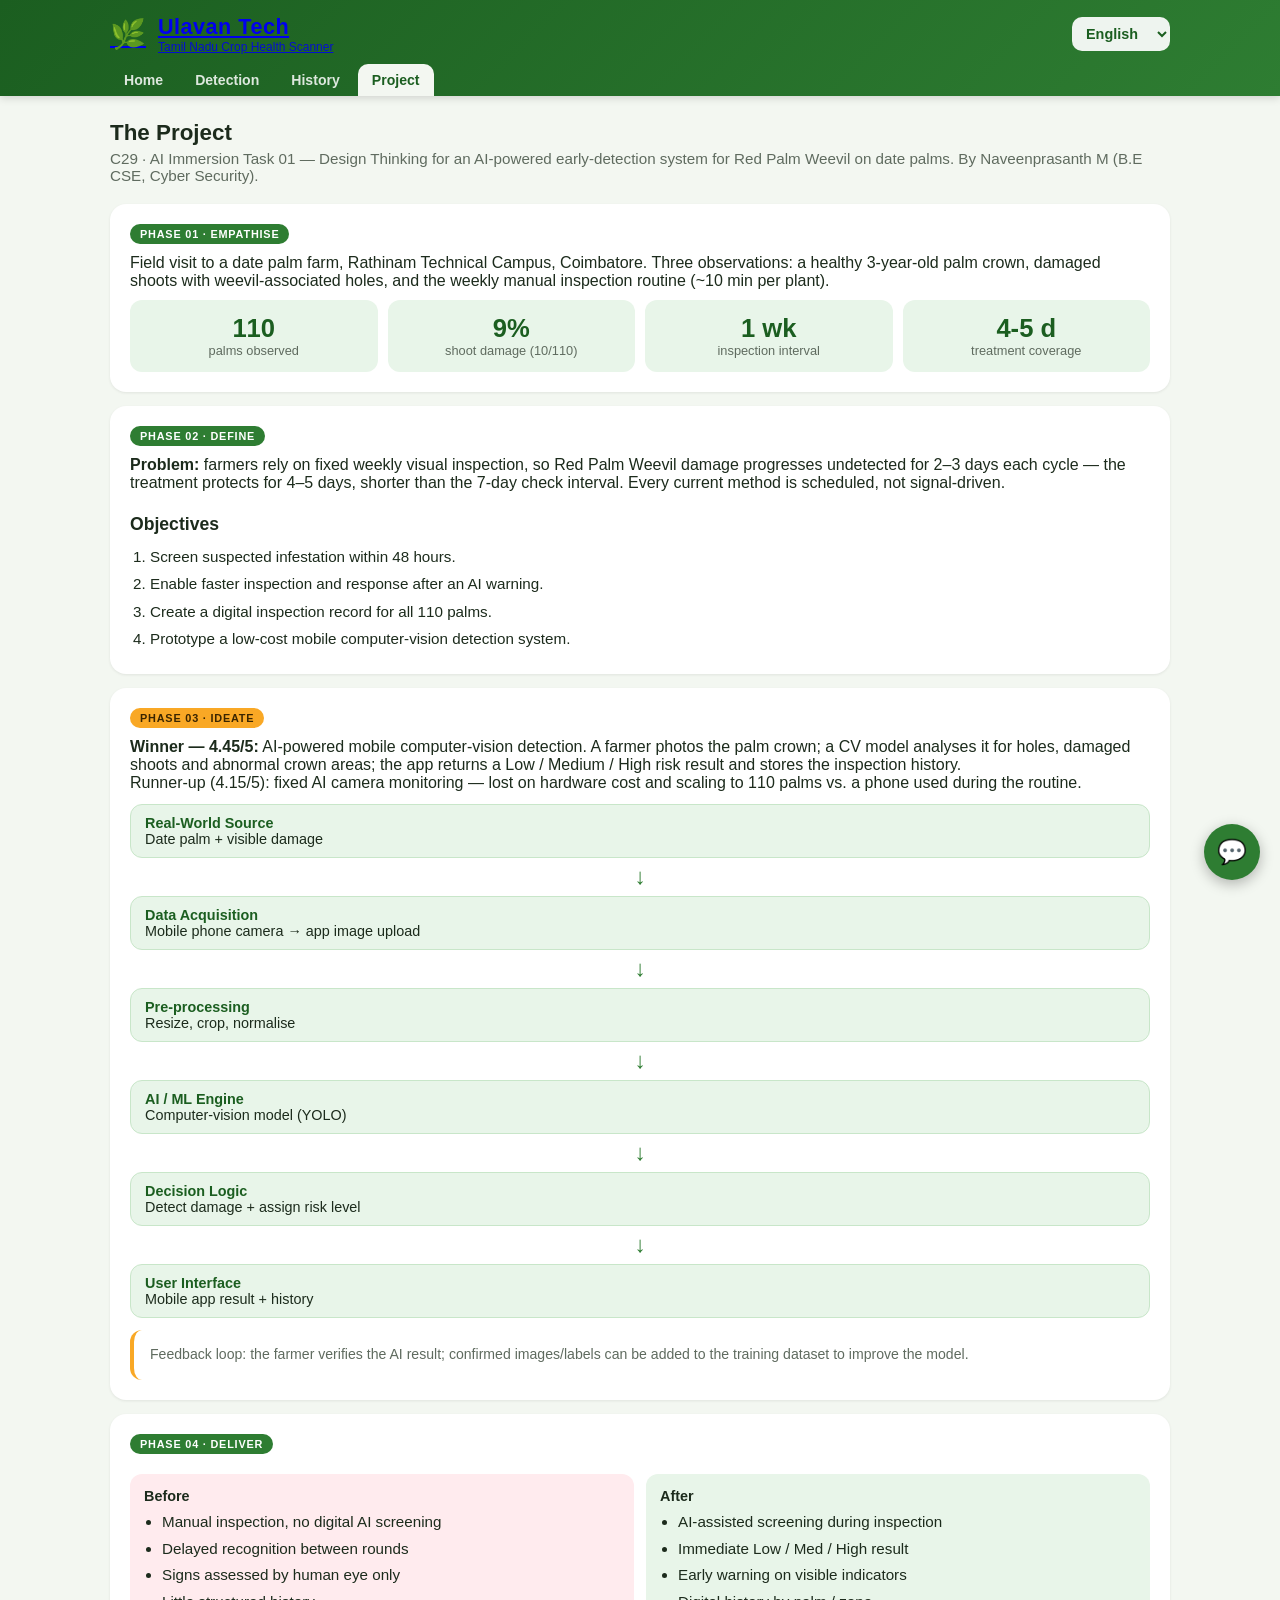
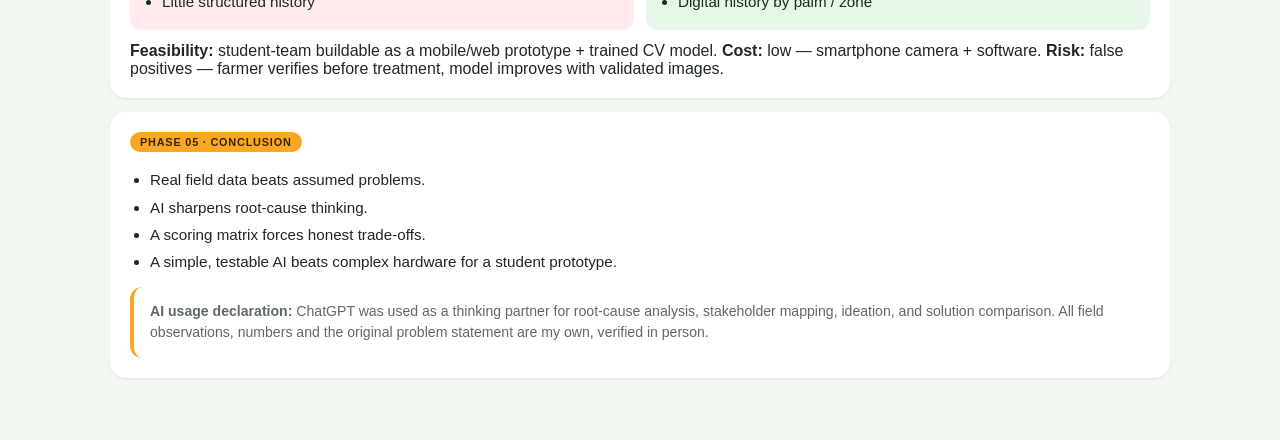
==== about.html @ 58181ace "Initial release: AgriDetect (Ulavan Tech) - multilingual plant-care app" ====
<!DOCTYPE html>
<html lang="en">
<head>
  <meta charset="UTF-8">
  <meta name="viewport" content="width=device-width, initial-scale=1.0">
  <title>Ulavan Tech — The Project</title>
  <link rel="stylesheet" href="styles.css">
</head>
<body>
  <header class="header">
    <div class="header-inner">
      <a class="logo" href="index.html">
        <span class="logo-mark">🌿</span>
        <div>
          <h1>Ulavan Tech</h1>
          <p class="logo-tagline">Tamil Nadu Crop Health Scanner</p>
        </div>
      </a>
      <div id="lang-wrap"></div>
    </div>
    <nav class="nav">
      <a href="index.html" data-i18n="nav_home">Home</a>
      <a href="detection.html" data-i18n="nav_detection">Detection</a>
      <a href="history.html" data-i18n="nav_history">History</a>
      <a href="about.html" data-i18n="nav_project">Project</a>
    </nav>
  </header>

  <main class="container">
    <section class="page-title">
      <h2 data-i18n="about_title">The project</h2>
      <p>C29 · AI Immersion Task 01 — Design Thinking for an AI-powered early-detection system for Red Palm Weevil on date palms. By Naveenprasanth M (B.E CSE, Cyber Security).</p>
    </section>

    <div class="phase-card">
      <span class="phase-tag">Phase 01 · Empathise</span>
      <p>Field visit to a date palm farm, Rathinam Technical Campus, Coimbatore. Three observations: a healthy 3-year-old palm crown, damaged shoots with weevil-associated holes, and the weekly manual inspection routine (~10 min per plant).</p>
      <div class="stat-grid">
        <div class="stat"><div class="num">110</div><div class="lbl">palms observed</div></div>
        <div class="stat"><div class="num">9%</div><div class="lbl">shoot damage (10/110)</div></div>
        <div class="stat"><div class="num">1 wk</div><div class="lbl">inspection interval</div></div>
        <div class="stat"><div class="num">4-5 d</div><div class="lbl">treatment coverage</div></div>
      </div>
    </div>

    <div class="phase-card">
      <span class="phase-tag">Phase 02 · Define</span>
      <p><b>Problem:</b> farmers rely on fixed weekly visual inspection, so Red Palm Weevil damage progresses undetected for 2–3 days each cycle — the treatment protects for 4–5 days, shorter than the 7-day check interval. Every current method is scheduled, not signal-driven.</p>
      <h3>Objectives</h3>
      <ol>
        <li>Screen suspected infestation within 48 hours.</li>
        <li>Enable faster inspection and response after an AI warning.</li>
        <li>Create a digital inspection record for all 110 palms.</li>
        <li>Prototype a low-cost mobile computer-vision detection system.</li>
      </ol>
    </div>

    <div class="phase-card">
      <span class="phase-tag alt">Phase 03 · Ideate</span>
      <p><b>Winner — 4.45/5:</b> AI-powered mobile computer-vision detection. A farmer photos the palm crown; a CV model analyses it for holes, damaged shoots and abnormal crown areas; the app returns a Low / Medium / High risk result and stores the inspection history.</p>
      <p>Runner-up (4.15/5): fixed AI camera monitoring — lost on hardware cost and scaling to 110 palms vs. a phone used during the routine.</p>
      <div class="diagram">
        <div class="node"><b>Real-World Source</b><br>Date palm + visible damage</div>
        <div class="arrow">↓</div>
        <div class="node"><b>Data Acquisition</b><br>Mobile phone camera → app image upload</div>
        <div class="arrow">↓</div>
        <div class="node"><b>Pre-processing</b><br>Resize, crop, normalise</div>
        <div class="arrow">↓</div>
        <div class="node"><b>AI / ML Engine</b><br>Computer-vision model (YOLO)</div>
        <div class="arrow">↓</div>
        <div class="node"><b>Decision Logic</b><br>Detect damage + assign risk level</div>
        <div class="arrow">↓</div>
        <div class="node"><b>User Interface</b><br>Mobile app result + history</div>
      </div>
      <p class="notice" style="margin-top:12px">Feedback loop: the farmer verifies the AI result; confirmed images/labels can be added to the training dataset to improve the model.</p>
    </div>

    <div class="phase-card">
      <span class="phase-tag">Phase 04 · Deliver</span>
      <div class="compare">
        <div class="col before">
          <h4>Before</h4>
          <ul>
            <li>Manual inspection, no digital AI screening</li>
            <li>Delayed recognition between rounds</li>
            <li>Signs assessed by human eye only</li>
            <li>Little structured history</li>
          </ul>
        </div>
        <div class="col after">
          <h4>After</h4>
          <ul>
            <li>AI-assisted screening during inspection</li>
            <li>Immediate Low / Med / High result</li>
            <li>Early warning on visible indicators</li>
            <li>Digital history by palm / zone</li>
          </ul>
        </div>
      </div>
      <p style="margin-top:12px"><b>Feasibility:</b> student-team buildable as a mobile/web prototype + trained CV model. <b>Cost:</b> low — smartphone camera + software. <b>Risk:</b> false positives — farmer verifies before treatment, model improves with validated images.</p>
    </div>

    <div class="phase-card">
      <span class="phase-tag alt">Phase 05 · Conclusion</span>
      <ul>
        <li>Real field data beats assumed problems.</li>
        <li>AI sharpens root-cause thinking.</li>
        <li>A scoring matrix forces honest trade-offs.</li>
        <li>A simple, testable AI beats complex hardware for a student prototype.</li>
      </ul>
      <p class="notice" style="margin-top:12px"><b>AI usage declaration:</b> ChatGPT was used as a thinking partner for root-cause analysis, stakeholder mapping, ideation, and solution comparison. All field observations, numbers and the original problem statement are my own, verified in person.</p>
    </div>
  </main>

  <script src="problems.js"></script>
  <script src="problems-ta.js"></script>
  <script src="problems-hi.js"></script>
  <script src="problems-te.js"></script>
  <script src="problems-kn.js"></script>
  <script src="problems-ml.js"></script>
  <script src="problems-bn.js"></script>
  <script src="problems-mr.js"></script>
  <script src="langs.js"></script>
  <script src="i18n.js"></script>
  <script src="app.js"></script>
  <script src="chat-key.js"></script>
  <script src="chatbot.js?v=9"></script>
</body>
</html>
---- styles.css ----
* {
  margin: 0;
  padding: 0;
  box-sizing: border-box;
}

:root {
  --green: #2e7d32;
  --green-dark: #1b5e20;
  --green-light: #e8f5e9;
  --amber: #f9a825;
  --red: #c62828;
  --red-light: #ffebee;
  --text: #1c2b1c;
  --muted: #5f6b5f;
  --card-bg: #ffffff;
  --radius: 16px;
}

body {
  font-family: -apple-system, BlinkMacSystemFont, "Segoe UI", Roboto, sans-serif;
  background: #f3f7f1;
  color: var(--text);
  min-height: 100vh;
}

/* ---------- Header ---------- */
.header {
  background: linear-gradient(135deg, var(--green-dark), var(--green));
  color: #fff;
  box-shadow: 0 2px 8px rgba(0, 0, 0, .15);
  position: sticky;
  top: 0;
  z-index: 10;
  padding: 14px 0 0;
}

.header-inner {
  max-width: 1100px;
  margin: 0 auto;
  padding: 0 20px;
  display: flex;
  align-items: center;
  justify-content: space-between;
  gap: 16px;
  flex-wrap: wrap;
}

.logo {
  display: flex;
  align-items: center;
  gap: 12px;
}

.logo-mark {
  font-size: 1.8rem;
}

.logo h1 {
  font-size: 1.35rem;
  letter-spacing: .5px;
}

.logo p {
  font-size: .75rem;
  opacity: .85;
}

.search {
  flex: 1;
  max-width: 300px;
  padding: 9px 14px;
  border: none;
  border-radius: 24px;
  font-size: .95rem;
  outline: none;
  background: rgba(255, 255, 255, .92);
  color: var(--text);
}

.lang-select {
  padding: 8px 10px;
  border: none;
  border-radius: 10px;
  font-size: .9rem;
  font-weight: 600;
  background: rgba(255, 255, 255, .92);
  color: var(--green-dark);
  outline: none;
  cursor: pointer;
}

.nav {
  max-width: 1100px;
  margin: 10px auto 0;
  padding: 0 20px;
  display: flex;
  gap: 4px;
  overflow-x: auto;
}

.nav a {
  color: rgba(255, 255, 255, .85);
  text-decoration: none;
  font-size: .88rem;
  font-weight: 600;
  padding: 8px 14px;
  border-radius: 10px 10px 0 0;
  white-space: nowrap;
}

.nav a:hover {
  background: rgba(255, 255, 255, .1);
  color: #fff;
}

.nav a.active {
  background: #f3f7f1;
  color: var(--green-dark);
}

/* ---------- Main ---------- */
.container {
  max-width: 1100px;
  margin: 0 auto;
  padding: 24px 20px 48px;
}

.page-title h2 {
  font-size: 1.4rem;
  margin-bottom: 4px;
}

.page-title p {
  color: var(--muted);
  font-size: .95rem;
  margin-bottom: 20px;
}

h3 {
  font-size: 1.1rem;
  margin: 22px 0 10px;
}

/* ---------- Buttons ---------- */
.btn {
  display: inline-block;
  padding: 12px 20px;
  border: none;
  border-radius: 12px;
  background: var(--green);
  color: #fff;
  font-size: 1rem;
  font-weight: 700;
  cursor: pointer;
  text-decoration: none;
  text-align: center;
}

.btn:hover {
  background: var(--green-dark);
}

.btn.secondary {
  background: #eceff1;
  color: var(--text);
}

.btn.secondary:hover {
  background: #dfe5e7;
}

.btn.danger {
  background: var(--red-light);
  color: var(--red);
}

.btn.block {
  width: 100%;
}

.btn:disabled {
  opacity: .55;
  cursor: not-allowed;
}

/* ---------- Grid ---------- */
.grid {
  display: grid;
  grid-template-columns: repeat(auto-fill, minmax(160px, 1fr));
  gap: 14px;
}

.card {
  background: var(--card-bg);
  border-radius: var(--radius);
  overflow: hidden;
  cursor: pointer;
  border: none;
  text-align: left;
  font: inherit;
  transition: transform .12s ease, box-shadow .12s ease;
  display: flex;
  flex-direction: column;
  box-shadow: 0 1px 3px rgba(0, 0, 0, .08);
}

.card:hover {
  transform: translateY(-3px);
  box-shadow: 0 6px 16px rgba(0, 0, 0, .12);
}

.card:active {
  transform: scale(.97);
}

.card-photo {
  height: 110px;
  overflow: hidden;
  background: var(--green-light);
}

.card-photo img {
  width: 100%;
  height: 100%;
  object-fit: cover;
  display: block;
}

.card.active .card-photo {
  background: linear-gradient(135deg, #c8e6c9, #a5d6a7);
}

.card-body {
  padding: 12px;
  display: flex;
  align-items: center;
  justify-content: space-between;
  gap: 8px;
}

.card-name {
  font-size: .95rem;
  font-weight: 600;
  line-height: 1.25;
}

.empty {
  text-align: center;
  color: var(--muted);
  padding: 40px 0;
}

/* ---------- Badges ---------- */
.badge {
  font-size: .62rem;
  font-weight: 700;
  padding: 3px 8px;
  border-radius: 20px;
  white-space: nowrap;
  text-transform: uppercase;
  letter-spacing: .5px;
}

.badge.active {
  background: var(--amber);
  color: #3a2500;
}

.badge.soon {
  background: #eceff1;
  color: #607d8b;
}

.risk-badge {
  display: inline-block;
  font-size: .8rem;
  font-weight: 800;
  padding: 5px 14px;
  border-radius: 20px;
  text-transform: uppercase;
  letter-spacing: .5px;
}

.risk-badge.low {
  background: #e8f5e9;
  color: var(--green-dark);
}

.risk-badge.medium {
  background: #fff3e0;
  color: #b26a00;
}

.risk-badge.high {
  background: var(--red-light);
  color: var(--red);
}

/* ---------- Modal ---------- */
/* ---------- Fullscreen crop problem modal ---------- */
.hidden { display: none !important; }

body.modal-open { overflow: hidden; }

.prob-heading {
  margin: 18px 0 10px;
  font-size: .95rem;
  text-align: left;
  color: var(--text);
}
.problem-list {
  display: flex;
  flex-direction: column;
  gap: 8px;
  max-height: none;
  overflow-y: visible;
  text-align: left;
}
.problem-item {
  display: flex;
  justify-content: space-between;
  align-items: center;
  gap: 8px;
  width: 100%;
  padding: 14px 14px;
  border: 1px solid #e2eae2;
  border-radius: 14px;
  background: #fff;
  cursor: pointer;
  transition: border-color .15s ease, background .15s ease, transform .1s ease;
}
.problem-item:hover {
  border-color: var(--green);
  background: #f6fbf6;
}
.problem-item:active { transform: scale(.99); }
.p-name {
  font-weight: 600;
  font-size: .95rem;
  color: var(--text);
}
.p-type {
  flex: 0 0 auto;
  font-size: .68rem;
  font-weight: 700;
  text-transform: uppercase;
  letter-spacing: .4px;
  padding: 3px 9px;
  border-radius: 20px;
}
.p-type.pest      { background: #fdecea; color: #c62828; }
.p-type.disease   { background: #fff3e0; color: #e65100; }
.p-type.nutrition { background: #e8f5e9; color: #2e7d32; }

.back-btn {
  display: block;
  background: none;
  border: none;
  color: var(--green-dark);
  font-weight: 700;
  font-size: .9rem;
  cursor: pointer;
  margin: 0 auto 12px;
  padding: 4px 8px;
}
.back-btn:hover { text-decoration: underline; }

.prob-name {
  display: block;
  font-size: 1.45rem;
  font-weight: 800;
  margin-bottom: 8px;
  color: var(--text);
}
#prob-type { margin-bottom: 12px; display: inline-block; }

.prob-block {
  text-align: left;
  margin-top: 14px;
}
.prob-block h4 {
  font-size: .82rem;
  text-transform: uppercase;
  letter-spacing: .5px;
  color: var(--muted);
  margin: 0 0 6px;
}
.prob-p {
  font-size: .93rem;
  line-height: 1.55;
  color: #444;
  margin: 0;
}
#prob-signs {
  margin: 0;
  padding-left: 18px;
}
#prob-signs li {
  font-size: .93rem;
  line-height: 1.5;
  color: #444;
  margin-bottom: 4px;
}
.prob-block.sol {
  background: #f4f9f4;
  border-left: 4px solid var(--green);
  border-radius: 10px;
  padding: 12px 14px;
  margin-top: 16px;
}
.prob-steps {
  margin: 0;
  padding-left: 22px;
}
.prob-steps li {
  font-size: .93rem;
  line-height: 1.55;
  color: #444;
  margin-bottom: 8px;
  padding-left: 4px;
}
.prob-steps li::marker {
  color: var(--green);
  font-weight: 700;
}
#prob-detect { margin-top: 18px; }

.modal {
  position: fixed;
  inset: 0;
  background: #eef4ee;
  z-index: 1000;
  display: flex;
  align-items: stretch;
  justify-content: center;
  padding: 0;
}

.modal.hidden {
  display: none;
}

.modal-card {
  background: #fff;
  width: 100%;
  max-width: 640px;
  height: 100%;
  min-height: 100%;
  padding: 22px 22px 32px;
  position: relative;
  text-align: center;
  overflow-y: auto;
  -webkit-overflow-scrolling: touch;
  animation: none;
}

@keyframes pop {
  from {
    transform: scale(.92);
    opacity: 0;
  }
  to {
    transform: scale(1);
    opacity: 1;
  }
}

.modal-photo {
  width: 130px;
  height: 130px;
  margin: 8px auto 12px;
  border-radius: 28px;
  display: flex;
  align-items: center;
  justify-content: center;
  background: var(--green-light);
  overflow: hidden;
  box-shadow: 0 6px 18px rgba(31, 102, 53, .18);
}

.modal-photo img {
  width: 100%;
  height: 100%;
  object-fit: cover;
}

.close-btn {
  position: sticky;
  top: 6px;
  z-index: 6;
  display: block;
  margin: 0 0 0 auto;
  border: none;
  background: #e8f0e8;
  color: var(--green-dark);
  width: 40px;
  height: 40px;
  border-radius: 50%;
  font-size: 1.05rem;
  line-height: 1;
  cursor: pointer;
  box-shadow: 0 1px 5px rgba(0, 0, 0, .10);
}
.close-btn:hover {
  background: #d8e8d8;
  color: var(--text);
}

.modal-card h2 {
  font-size: 1.6rem;
  margin: 4px 0 8px;
}

.status-badge {
  display: inline-block;
}
.status-badge.active {
  margin-bottom: 12px;
}

.modal-message {
  color: var(--muted);
  font-size: .97rem;
  line-height: 1.5;
  margin: 12px 0 8px;
}

.modal-card .btn.block {
  margin-top: 16px;
}

/* ---------- 6-shot 360° capture ---------- */
.progress-track {
  flex: 1;
  height: 10px;
  background: #e2eae2;
  border-radius: 10px;
  overflow: hidden;
}

.progress-fill {
  height: 100%;
  background: linear-gradient(90deg, var(--green), var(--green-dark));
  border-radius: 10px;
  transition: width .2s ease;
}

.slots-6 {
  grid-template-columns: repeat(auto-fill, minmax(150px, 1fr));
}

.shot-slot {
  border: 2px dashed #b9cdb9;
  border-radius: var(--radius);
  background: #fff;
  padding: 14px 10px 12px;
  text-align: center;
  cursor: pointer;
  font: inherit;
  position: relative;
  transition: transform .1s ease, border-color .1s ease;
  min-height: 140px;
  display: flex;
  flex-direction: column;
  align-items: center;
  justify-content: center;
  gap: 6px;
}

.shot-slot:hover {
  border-color: var(--green);
  transform: translateY(-2px);
}

.shot-slot.filled {
  border-style: solid;
  border-color: var(--green);
}

.shot-slot img {
  width: 100%;
  height: 90px;
  object-fit: cover;
  border-radius: 10px;
  display: block;
}

.shot-slot .slot-num {
  position: absolute;
  top: 8px;
  left: 8px;
  background: var(--green);
  color: #fff;
  font-size: .7rem;
  font-weight: 800;
  width: 20px;
  height: 20px;
  border-radius: 50%;
  display: flex;
  align-items: center;
  justify-content: center;
}

.shot-slot .slot-icon {
  font-size: 1.8rem;
  color: #9db89d;
}

.shot-slot .slot-name {
  font-size: .82rem;
  font-weight: 700;
  color: var(--muted);
}

.review-grid {
  display: grid;
  grid-template-columns: repeat(auto-fill, minmax(150px, 1fr));
  gap: 12px;
}

.review-cell {
  margin: 0;
  text-align: center;
}

.review-cell img {
  width: 100%;
  height: 110px;
  object-fit: cover;
  border-radius: 12px;
  box-shadow: 0 1px 4px rgba(0, 0, 0, .15);
}

.review-cell figcaption {
  font-size: .78rem;
  color: var(--muted);
  margin-top: 5px;
}

/* ---------- Guided camera ---------- */
.preview-box {
  position: relative;
  max-width: 380px;
  margin: 0 auto;
}

.cam-guide {
  background: linear-gradient(135deg, var(--green-dark), var(--green));
  color: #fff;
  border-radius: 12px;
  padding: 10px 14px;
  margin: 0 auto 10px;
  max-width: 420px;
  text-align: left;
}

.preview-box .cam-guide {
  position: absolute;
  top: 10px;
  left: 50%;
  transform: translateX(-50%);
  width: calc(100% - 20px);
  z-index: 3;
  margin: 0;
  background: linear-gradient(160deg, rgba(15, 76, 46, 0.92), rgba(46, 125, 50, 0.88));
  box-shadow: 0 6px 20px rgba(0, 0, 0, 0.35);
}

.cam-guide-top {
  display: flex;
  align-items: center;
  justify-content: space-between;
  gap: 10px;
}

.cam-step-label {
  font-weight: 800;
  font-size: .95rem;
}

.cam-instruction {
  font-size: .9rem;
  opacity: .95;
  margin: 6px 0 8px;
  line-height: 1.4;
}

.cam-dots {
  display: flex;
  gap: 6px;
  align-items: center;
}

.cam-dot {
  width: 12px;
  height: 12px;
  border-radius: 50%;
  background: rgba(255, 255, 255, .35);
  display: inline-block;
}

.cam-dot.done {
  background: #a5d6a7;
}

.cam-dot.now {
  background: var(--amber);
  transform: scale(1.25);
}

/* ---------- Solution card ---------- */
.solution-card {
  background: #fff;
  border-left: 5px solid var(--green);
  border-radius: 14px;
  padding: 18px 20px;
  max-width: 560px;
  margin: 0 auto;
  box-shadow: 0 1px 4px rgba(0, 0, 0, .08);
}

.solution-card h3 {
  margin: 0 0 8px;
  font-size: 1.05rem;
  color: var(--green-dark);
}

.solution-card p {
  font-size: .95rem;
  line-height: 1.6;
  color: var(--text);
}

/* ---------- Status badge ---------- */
.status-badge {
  display: inline-block;
  font-size: .72rem;
  font-weight: 700;
  padding: 4px 14px;
  border-radius: 20px;
  text-transform: uppercase;
  letter-spacing: .5px;
}

.status-badge.active {
  background: var(--amber);
  color: #3a2500;
}

.status-badge.soon {
  background: #eceff1;
  color: #607d8b;
}

/* ---------- Detection ---------- */
.step {
  display: none;
}

.step.active {
  display: block;
  animation: pop .18s ease;
}

.capture-area {
  display: grid;
  gap: 12px;
  grid-template-columns: repeat(auto-fit, minmax(200px, 1fr));
  margin: 6px 0 4px;
}

.capture-option {
  border: 2px dashed #b9cdb9;
  border-radius: var(--radius);
  background: #fff;
  padding: 26px 16px;
  text-align: center;
  cursor: pointer;
  font: inherit;
  transition: border-color .12s ease, transform .12s ease;
}

.capture-option:hover {
  border-color: var(--green);
  transform: translateY(-2px);
}

.capture-option .big-icon {
  font-size: 2.2rem;
  display: block;
  margin-bottom: 8px;
}

.capture-option .label {
  font-weight: 700;
}

.capture-option .hint {
  color: var(--muted);
  font-size: .82rem;
  margin-top: 3px;
}

.preview-wrap {
  position: relative;
  margin: 10px 0 14px;
  text-align: center;
}

.preview {
  max-width: 380px;
  width: 100%;
  border-radius: var(--radius);
  box-shadow: 0 2px 10px rgba(0, 0, 0, .15);
  display: block;
  margin: 0 auto;
}

/* ---------- Result ---------- */
.result-card {
  border-radius: var(--radius);
  padding: 26px 22px;
  text-align: center;
  max-width: 420px;
  margin: 0 auto 16px;
}

.result-card.low {
  background: linear-gradient(135deg, #e8f5e9, #c8e6c9);
}

.result-card.medium {
  background: linear-gradient(135deg, #fff8e1, #ffecb3);
}

.result-card.high {
  background: linear-gradient(135deg, #ffebee, #ffcdd2);
}

.result-icon {
  font-size: 3rem;
  display: block;
  margin-bottom: 8px;
}

.result-card h3 {
  margin: 4px 0 8px;
  font-size: 1.5rem;
}

.result-card p {
  font-size: .95rem;
  line-height: 1.5;
}

/* ---------- History ---------- */
.history-list {
  display: grid;
  gap: 10px;
}

.history-item {
  background: #fff;
  border-radius: var(--radius);
  padding: 12px 14px;
  display: flex;
  align-items: center;
  gap: 14px;
  box-shadow: 0 1px 3px rgba(0, 0, 0, .08);
}

.history-thumb {
  width: 52px;
  height: 52px;
  border-radius: 12px;
  object-fit: cover;
  background: var(--green-light);
  display: flex;
  align-items: center;
  justify-content: center;
  font-size: 1.6rem;
  flex-shrink: 0;
}

.history-info {
  flex: 1;
  min-width: 0;
}

.history-info .row {
  display: flex;
  align-items: center;
  justify-content: space-between;
  gap: 8px;
  flex-wrap: wrap;
}

.history-info .crop {
  font-weight: 700;
}

.history-info .date {
  color: var(--muted);
  font-size: .82rem;
}

.history-note {
  color: var(--muted);
  font-size: .85rem;
}

.empty-state {
  text-align: center;
  color: var(--muted);
  padding: 36px 16px;
  background: #fff;
  border-radius: var(--radius);
}

/* ---------- Project (About) ---------- */
.phase-card {
  background: var(--card-bg);
  border-radius: var(--radius);
  padding: 20px;
  margin-bottom: 14px;
  box-shadow: 0 1px 3px rgba(0, 0, 0, .08);
}

.phase-tag {
  display: inline-block;
  background: var(--green);
  color: #fff;
  font-size: .68rem;
  font-weight: 800;
  text-transform: uppercase;
  letter-spacing: .8px;
  padding: 4px 10px;
  border-radius: 20px;
  margin-bottom: 10px;
}

.phase-tag.alt {
  background: var(--amber);
  color: #3a2500;
}

.stat-grid {
  display: grid;
  grid-template-columns: repeat(auto-fit, minmax(130px, 1fr));
  gap: 10px;
  margin-top: 10px;
}

.stat {
  background: var(--green-light);
  border-radius: 12px;
  padding: 14px;
  text-align: center;
}

.stat .num {
  font-size: 1.6rem;
  font-weight: 800;
  color: var(--green-dark);
}

.stat .lbl {
  font-size: .8rem;
  color: var(--muted);
}

.phase-card ul,
.phase-card ol {
  padding-left: 20px;
  margin-top: 6px;
  color: var(--text);
  line-height: 1.6;
  font-size: .95rem;
}

.phase-card li {
  margin-bottom: 3px;
}

.diagram {
  display: grid;
  gap: 6px;
  margin-top: 12px;
}

.diagram .node {
  background: var(--green-light);
  border: 1px solid #c8e6c9;
  border-radius: 12px;
  padding: 10px 14px;
  font-size: .9rem;
}

.diagram .node b {
  color: var(--green-dark);
}

.diagram .arrow {
  text-align: center;
  color: var(--green);
  font-weight: 800;
}

.compare {
  display: grid;
  grid-template-columns: 1fr 1fr;
  gap: 12px;
  margin-top: 10px;
}

.compare .col {
  border-radius: 12px;
  padding: 14px;
  font-size: .9rem;
}

.compare .before {
  background: var(--red-light);
}

.compare .after {
  background: var(--green-light);
}

.compare h4 {
  margin-bottom: 6px;
}

.compare ul {
  padding-left: 18px;
  line-height: 1.55;
}

.notice {
  background: #fff;
  border-left: 4px solid var(--amber);
  border-radius: 12px;
  padding: 14px 16px;
  font-size: .88rem;
  line-height: 1.55;
  color: var(--muted);
}

/* ---------- Chatbot ---------- */
#cb-host {
  font-family: inherit;
}

#cb-fab {
  position: fixed;
  bottom: 20px;
  right: 20px;
  width: 56px;
  height: 56px;
  border-radius: 50%;
  border: none;
  background: var(--green);
  color: #fff;
  font-size: 1.5rem;
  box-shadow: 0 4px 14px rgba(0, 0, 0, .28);
  cursor: pointer;
  z-index: 300;
}

#cb-fab:hover {
  background: var(--green-dark);
}

.cb-panel {
  position: fixed;
  bottom: 90px;
  right: 20px;
  width: 340px;
  max-width: calc(100vw - 40px);
  height: 460px;
  max-height: calc(100vh - 120px);
  background: #fff;
  border-radius: 16px;
  box-shadow: 0 8px 30px rgba(0, 0, 0, .28);
  display: none;
  flex-direction: column;
  overflow: hidden;
  z-index: 300;
  font-size: .9rem;
}

.cb-panel.cb-open {
  display: flex;
}

.cb-head {
  display: flex;
  align-items: center;
  justify-content: space-between;
  gap: 8px;
  background: linear-gradient(135deg, var(--green-dark), var(--green));
  color: #fff;
  padding: 12px 14px;
  font-weight: 700;
}

.cb-head button {
  background: rgba(255, 255, 255, .18);
  color: #fff;
  border: none;
  width: 28px;
  height: 28px;
  border-radius: 50%;
  cursor: pointer;
  margin-left: 4px;
}

.cb-head button:hover {
  background: rgba(255, 255, 255, .32);
}

.cb-messages {
  flex: 1;
  overflow-y: auto;
  padding: 12px;
  display: flex;
  flex-direction: column;
  gap: 8px;
  background: #f3f7f1;
}

.cb-msg {
  display: flex;
}

.cb-msg.user {
  justify-content: flex-end;
}

.cb-msg.bot {
  justify-content: flex-start;
}

.cb-bubble {
  max-width: 82%;
  padding: 9px 12px;
  border-radius: 14px;
  line-height: 1.45;
  white-space: pre-wrap;
}

.cb-msg.user .cb-bubble {
  background: var(--green);
  color: #fff;
  border-bottom-right-radius: 4px;
}

.cb-msg.bot .cb-bubble {
  background: #fff;
  border-bottom-left-radius: 4px;
  color: var(--text);
  box-shadow: 0 1px 3px rgba(0, 0, 0, .1);
}

.cb-input-row {
  display: flex;
  gap: 8px;
  padding: 10px;
  border-top: 1px solid #e5eae5;
  background: #fff;
}

.cb-input-row input {
  flex: 1;
  border: 1px solid #d5ded5;
  border-radius: 20px;
  padding: 8px 12px;
  font-size: .88rem;
  outline: none;
}

.cb-input-row input:focus {
  border-color: var(--green);
}

.cb-input-row button {
  border: none;
  background: var(--green);
  color: #fff;
  border-radius: 20px;
  padding: 8px 14px;
  font-weight: 700;
  cursor: pointer;
}

.cb-input-row button:hover {
  background: var(--green-dark);
}

@media (max-width: 480px) {
  .cb-panel {
    right: 10px;
    width: calc(100vw - 20px);
    bottom: 80px;
  }
  #cb-fab {
    right: 12px;
    bottom: 12px;
  }
}

/* ---------- Responsive ---------- */
@media (max-width: 560px) {
  .grid {
    grid-template-columns: repeat(2, 1fr);
  }
  .card-photo {
    height: 90px;
    font-size: 2.6rem;
  }
  .search {
    max-width: none;
    width: 100%;
  }
  .compare {
    grid-template-columns: 1fr;
  }
  .header-inner {
    align-items: stretch;
  }
}
/* ==========================================================================
   Sensor-Guided Capture (Detection)
   ========================================================================== */
.start-card {
  text-align: center;
  max-width: 380px;
  margin: 10px auto;
  padding: 26px 20px;
  background: #fff;
  border-radius: var(--radius);
  box-shadow: 0 1px 4px rgba(0,0,0,.08);
}
.start-card .big-icon { font-size: 3rem; display: block; margin-bottom: 6px; }

#capture-screen { padding: 0; }
#cam-panel {
  position: fixed;
  inset: 0;
  margin: 0;
  background: #000;
  z-index: 50;
  overflow: hidden;
  display: flex;
  flex-direction: column;
}
#cam-feed {
  position: relative;
  flex: 1 1 auto;
  min-height: 0;
  overflow: hidden;
}
#camera-view {
  position: absolute;
  inset: 0;
  width: 100%;
  height: 100%;
  object-fit: cover;
}
#instr-bar {
  position: absolute;
  top: 0; left: 0; right: 0;
  z-index: 6;
  padding: 12px 14px 30px;
  background: linear-gradient(180deg, rgba(0,0,0,.75), rgba(0,0,0,0));
  color: #fff;
}
#instr-head {
  display: block;
  font-weight: 800;
  font-size: 1rem;
  color: #a5d6a7;
}
#instr-text {
  display: block;
  margin-top: 3px;
  font-size: .9rem;
  opacity: .95;
}
#progress-dots {
  position: absolute;
  top: 84px; left: 0; right: 0;
  display: flex; gap: 8px;
  justify-content: center;
  z-index: 6;
}
.pdot {
  width: 12px; height: 12px; border-radius: 50%;
  background: rgba(255,255,255,.35);
}
.pdot.now { background: #f9a825; transform: scale(1.25); }
.pdot.done { background: #a5d6a7; }

#aim-wrap {
  position: absolute;
  inset: 0;
  display: flex; align-items: center; justify-content: center;
  pointer-events: none;
  z-index: 5;
}
#aim-ring {
  width: 170px; height: 170px; border-radius: 50%;
  border: 4px solid #e53935;
  display: flex; align-items: center; justify-content: center;
  flex-direction: column;
  transition: border-color .18s ease, box-shadow .18s ease;
  background: rgba(0,0,0,.12);
}
#aim-ring.mid { border-color: #f9a825; }
#aim-ring.ok  { border-color: #43a047; box-shadow: 0 0 24px rgba(67,160,71,.6); }
#aim-icon { font-size: 2.2rem; color: #fff; text-shadow: 0 1px 4px rgba(0,0,0,.6); }
.arrow { display: block; font-size: 1.4rem; color: #fff; font-weight: 900; }
.arrow.left  { animation: bob 0.7s ease-in-out infinite; }
.arrow.right { animation: bob 0.7s ease-in-out infinite reverse; }
.arrow.none  { visibility: hidden; }
@keyframes bob { 0%,100%{transform:translateX(0)} 50%{transform:translateX(10px)} }

#status-line {
  position: absolute;
  bottom: 18px; left: 0; right: 0;
  text-align: center;
  font-size: .95rem; font-weight: 700;
  z-index: 6;
  color: #fff;
  text-shadow: 0 1px 3px rgba(0,0,0,.7);
}
#status-line.ok  { color: #a5d6a7; }
#status-line.mid { color: #ffe082; }

#cam-controls {
  flex: 0 0 auto;
  height: 96px;
  background: #000;
  display: flex;
  align-items: center;
  justify-content: center;
  position: relative;
  z-index: 8;
}
.ctrl-cancel {
  position: absolute;
  left: 18px;
  top: 50%;
  transform: translateY(-50%);
  padding: 8px 14px;
}
.shutter {
  width: 72px; height: 72px;
  border-radius: 50%;
  border: 5px solid #fff;
  background: rgba(255,255,255,.25);
  color: #fff; font-weight: 800; font-size: .8rem;
  cursor: pointer;
  transition: background .18s ease, border-color .18s ease;
}
.shutter:disabled {
  background: rgba(255,255,255,.12);
  color: rgba(255,255,255,.55);
  cursor: not-allowed;
}
.shutter:not(:disabled) {
  background: #43a047;
  border-color: #a5d6a7;
}

/* hide site header/nav while camera capture is active */
body.cam-open .header,
body.cam-open .container > .page-title {
  display: none;
}

.search-count {
  margin-top: 8px;
  font-size: .85rem;
  color: var(--muted);
}
.card-hint {
  display: block;
  margin-top: 6px;
  font-size: .8rem;
  line-height: 1.4;
  color: #1f6635;
  background: #eef7ee;
  border-left: 3px solid var(--green);
  padding: 5px 8px;
  border-radius: 6px;
  text-align: left;
}
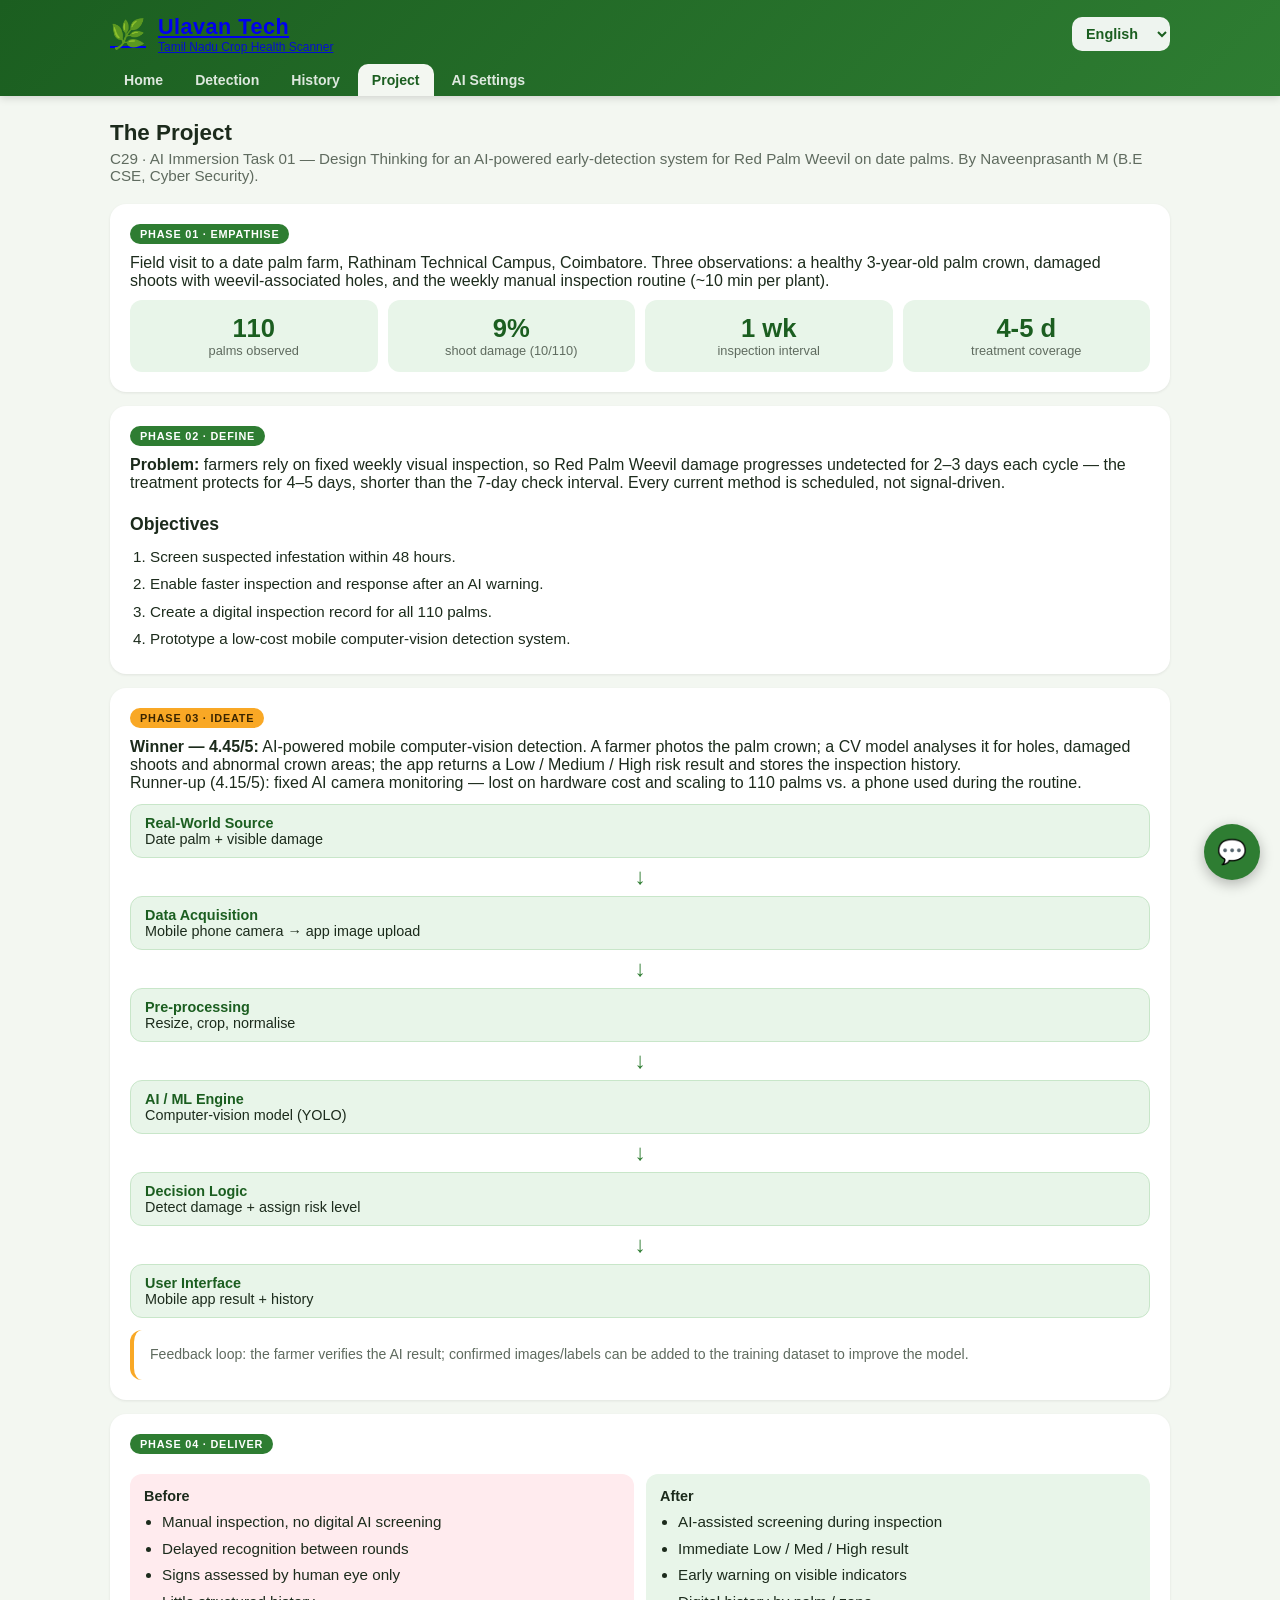
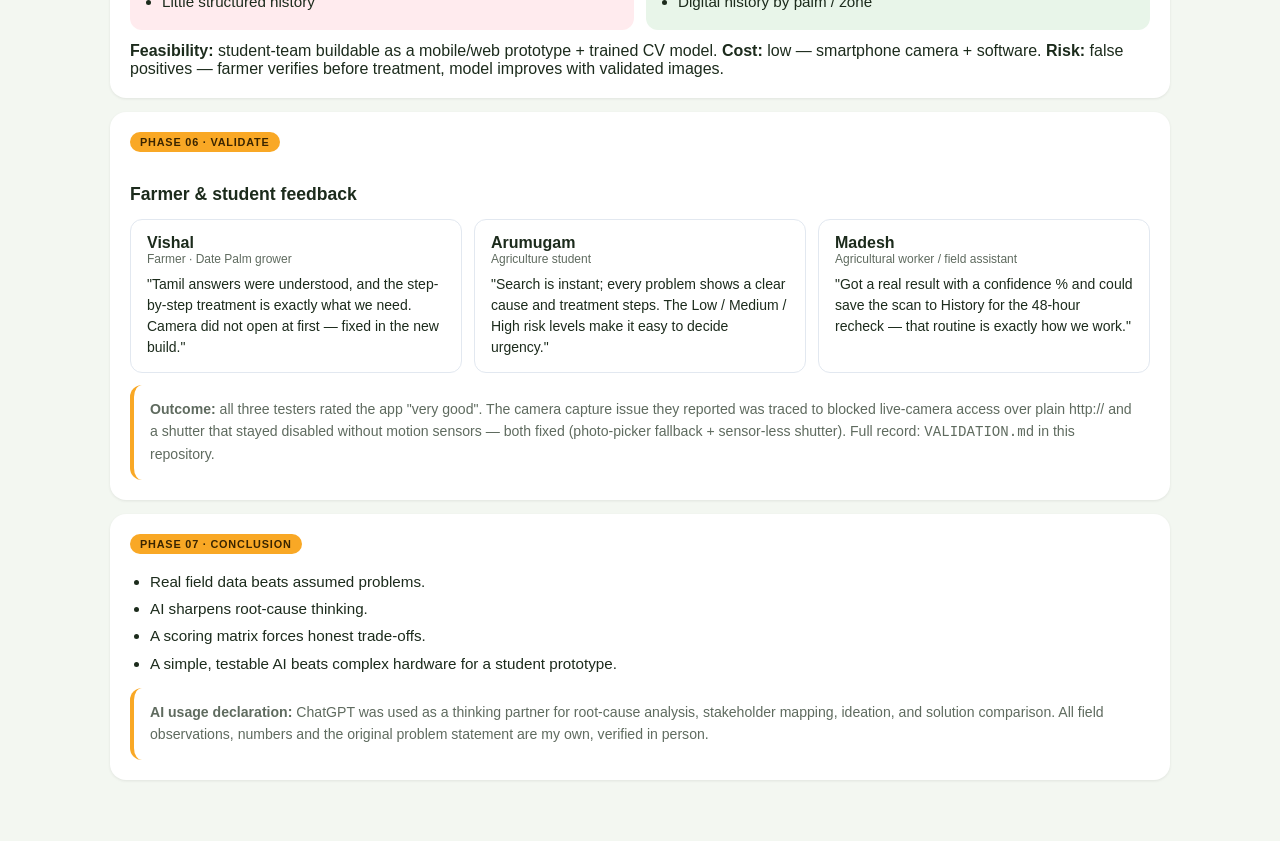
==== commit d8f852d6: "AGRI DETECT (Ulavan Tech): offline-first crop health scanner - Manual photo capture with per-step in" ====
--- a/about.html
+++ b/about.html
@@ -5,6 +5,9 @@
   <meta name="viewport" content="width=device-width, initial-scale=1.0">
   <title>Ulavan Tech — The Project</title>
   <link rel="stylesheet" href="styles.css">
+  <link rel="manifest" href="manifest.json">
+  <meta name="theme-color" content="#1b5e20">
+  <link rel="apple-touch-icon" href="icons/icon-192.png">
 </head>
 <body>
   <header class="header">
@@ -23,6 +26,7 @@
       <a href="detection.html" data-i18n="nav_detection">Detection</a>
       <a href="history.html" data-i18n="nav_history">History</a>
       <a href="about.html" data-i18n="nav_project">Project</a>
+      <a href="settings.html" data-i18n="nav_settings">AI Settings</a>
     </nav>
   </header>
 
@@ -101,7 +105,30 @@
     </div>
 
     <div class="phase-card">
-      <span class="phase-tag alt">Phase 05 · Conclusion</span>
+      <span class="phase-tag alt">Phase 06 · Validate</span>
+      <h3 data-i18n="tester_feedback">Farmer &amp; student feedback</h3>
+      <div class="testimonial-grid">
+        <div class="testimonial">
+          <div class="t-name">Vishal</div>
+          <div class="t-role">Farmer · Date Palm grower</div>
+          <p class="t-quote">"Tamil answers were understood, and the step-by-step treatment is exactly what we need. Camera did not open at first — fixed in the new build."</p>
+        </div>
+        <div class="testimonial">
+          <div class="t-name">Arumugam</div>
+          <div class="t-role">Agriculture student</div>
+          <p class="t-quote">"Search is instant; every problem shows a clear cause and treatment steps. The Low / Medium / High risk levels make it easy to decide urgency."</p>
+        </div>
+        <div class="testimonial">
+          <div class="t-name">Madesh</div>
+          <div class="t-role">Agricultural worker / field assistant</div>
+          <p class="t-quote">"Got a real result with a confidence % and could save the scan to History for the 48-hour recheck — that routine is exactly how we work."</p>
+        </div>
+      </div>
+      <p class="notice" style="margin-top:12px"><b>Outcome:</b> all three testers rated the app "very good". The camera capture issue they reported was traced to blocked live-camera access over plain http:// and a shutter that stayed disabled without motion sensors — both fixed (photo-picker fallback + sensor-less shutter). Full record: <code>VALIDATION.md</code> in this repository.</p>
+    </div>
+
+    <div class="phase-card">
+      <span class="phase-tag alt">Phase 07 · Conclusion</span>
       <ul>
         <li>Real field data beats assumed problems.</li>
         <li>AI sharpens root-cause thinking.</li>
@@ -124,6 +151,7 @@
   <script src="i18n.js"></script>
   <script src="app.js"></script>
   <script src="chat-key.js"></script>
-  <script src="chatbot.js?v=9"></script>
+  <script src="chatbot.js?v=15"></script>
+  <script src="sw-register.js"></script>
 </body>
 </html>
--- a/styles.css
+++ b/styles.css
@@ -295,6 +295,11 @@
 .risk-badge.high {
   background: var(--red-light);
   color: var(--red);
+}
+
+.risk-badge.no_plant {
+  background: #eceff1;
+  color: #37474f;
 }
 
 /* ---------- Modal ---------- */
@@ -838,6 +843,10 @@
   background: linear-gradient(135deg, #ffebee, #ffcdd2);
 }
 
+.result-card.no_plant {
+  background: linear-gradient(135deg, #eceff1, #cfd8dc);
+}
+
 .result-icon {
   font-size: 3rem;
   display: block;
@@ -852,6 +861,82 @@
 .result-card p {
   font-size: .95rem;
   line-height: 1.5;
+}
+
+.result-findings {
+  margin-top: 10px;
+  font-size: .88rem;
+  font-weight: 600;
+  color: var(--text);
+}
+
+.method-chip {
+  display: inline-block;
+  margin-top: 10px;
+  padding: 4px 12px;
+  border-radius: 999px;
+  background: rgba(255, 255, 255, .55);
+  color: var(--muted);
+  font-size: .78rem;
+  font-weight: 600;
+}
+
+/* ---------- Result feedback (training-data collector) ---------- */
+.train-bar {
+  max-width: 560px;
+  margin: 12px auto 0;
+  display: flex;
+  align-items: center;
+  justify-content: center;
+  gap: 10px;
+  flex-wrap: wrap;
+}
+.fb-ask { font-size: .82rem; font-weight: 600; color: var(--muted); }
+.fb-btns { display: inline-flex; gap: 6px; }
+.fb-btn {
+  width: 34px;
+  height: 34px;
+  border-radius: 10px;
+  border: 1px solid var(--border, #e2e8f0);
+  background: var(--card, #fff);
+  font-size: 1rem;
+  cursor: pointer;
+  line-height: 1;
+}
+.fb-btn:disabled { opacity: .45; cursor: default; }
+.fb-note { font-size: .75rem; color: var(--muted); }
+
+/* ---------- Camera controls ---------- */
+.ctrl-pick {
+  font-size: .85rem;
+  padding: 10px 14px;
+}
+
+/* ---------- Testimonials (About / Project) ---------- */
+.testimonial-grid {
+  display: grid;
+  gap: 12px;
+  margin-top: 14px;
+}
+.testimonial {
+  background: var(--card, #fff);
+  border: 1px solid var(--border, #e2e8f0);
+  border-radius: 12px;
+  padding: 14px 16px;
+}
+.t-name { font-weight: 700; }
+.t-role {
+  font-size: 12px;
+  color: var(--muted, #64748b);
+  margin-bottom: 8px;
+}
+.t-quote {
+  margin: 0;
+  font-size: 14px;
+  line-height: 1.5;
+}
+@media (min-width: 720px) {
+  .testimonial-grid { grid-template-columns: repeat(3, 1fr); }
 }
 
 /* ---------- History ---------- */
@@ -908,6 +993,86 @@
 .history-note {
   color: var(--muted);
   font-size: .85rem;
+}
+
+.history-meta {
+  display: block;
+  margin-top: 4px;
+  color: var(--muted);
+  font-size: .78rem;
+  font-weight: 600;
+}
+
+.history-item {
+  cursor: pointer;
+  transition: transform .1s ease, box-shadow .1s ease;
+}
+
+.history-item:active {
+  transform: scale(.98);
+}
+
+.history-overlay {
+  position: fixed;
+  inset: 0;
+  background: rgba(0, 0, 0, .55);
+  display: flex;
+  align-items: center;
+  justify-content: center;
+  padding: 18px;
+  z-index: 60;
+}
+
+.history-modal {
+  background: #fff;
+  border-radius: 16px;
+  max-width: 460px;
+  width: 100%;
+  padding: 18px;
+  max-height: 86vh;
+  overflow-y: auto;
+}
+
+.history-modal .hm-thumb {
+  width: 100%;
+  height: 180px;
+  object-fit: cover;
+  border-radius: 12px;
+  background: var(--green-light);
+  display: flex;
+  align-items: center;
+  justify-content: center;
+  font-size: 3rem;
+  margin-bottom: 12px;
+}
+
+.history-modal .row {
+  display: flex;
+  align-items: center;
+  justify-content: space-between;
+  gap: 8px;
+  margin-bottom: 8px;
+}
+
+.history-modal .hm-crop {
+  font-weight: 800;
+  font-size: 1.05rem;
+}
+
+.history-modal .hm-note {
+  color: #444;
+  font-size: .92rem;
+  line-height: 1.45;
+  background: var(--green-light);
+  padding: 10px 12px;
+  border-radius: 10px;
+  margin: 10px 0;
+}
+
+.history-modal .hm-meta {
+  color: var(--muted);
+  font-size: .8rem;
+  font-weight: 600;
 }
 
 .empty-state {
@@ -1272,8 +1437,8 @@
   position: absolute;
   top: 0; left: 0; right: 0;
   z-index: 6;
-  padding: 12px 14px 30px;
-  background: linear-gradient(180deg, rgba(0,0,0,.75), rgba(0,0,0,0));
+  padding: max(14px, env(safe-area-inset-top)) 14px 34px;
+  background: linear-gradient(180deg, rgba(0,0,0,.78), rgba(0,0,0,0));
   color: #fff;
 }
 #instr-head {
@@ -1328,7 +1493,7 @@
 
 #status-line {
   position: absolute;
-  bottom: 18px; left: 0; right: 0;
+  bottom: 56px; left: 0; right: 0;
   text-align: center;
   font-size: .95rem; font-weight: 700;
   z-index: 6;
@@ -1338,9 +1503,51 @@
 #status-line.ok  { color: #a5d6a7; }
 #status-line.mid { color: #ffe082; }
 
+#tap-hint {
+  position: absolute;
+  bottom: max(10px, env(safe-area-inset-bottom));
+  left: 12px; right: 12px;
+  text-align: center;
+  font-size: 1.02rem;
+  font-weight: 800;
+  color: #fff;
+  z-index: 6;
+  text-shadow: 0 1px 4px rgba(0,0,0,.85);
+  background: rgba(0,0,0,.52);
+  border-radius: 999px;
+  padding: 8px 14px;
+}
+
+/* Big sensor direction banner — never hidden on phone by notch/home-bar */
+#dir-banner {
+  position: absolute;
+  bottom: 122px; left: 12px; right: 12px;
+  z-index: 20;
+  text-align: center;
+  font-size: 1.35rem;
+  font-weight: 900;
+  letter-spacing: .2px;
+  color: #fff;
+  padding: 12px 16px;
+  border-radius: 18px;
+  background: rgba(0,0,0,.62);
+  backdrop-filter: blur(6px);
+  -webkit-backdrop-filter: blur(6px);
+  border: 2px solid rgba(255,255,255,.25);
+  box-shadow: 0 4px 18px rgba(0,0,0,.45);
+  transition: opacity .15s ease;
+}
+#dir-banner.hidden { display: none; }
+#dir-banner.mv   { border-color:#ffb300; color:#ffd54f; background:rgba(40,26,0,.72); }
+#dir-banner.slight{ border-color:#4fc3f7; color:#b3e5fc; background:rgba(1,40,60,.72); }
+#dir-banner.step { border-color:#ff8a65; color:#ffccbc; background:rgba(46,17,6,.72); }
+#dir-banner.ok   { border-color:#4caf50; color:#b9f6ca; background:rgba(13,52,16,.78); animation: okpulse 1s ease-in-out infinite; }
+@keyframes okpulse { 0%,100%{box-shadow:0 4px 18px rgba(0,0,0,.45)} 50%{box-shadow:0 4px 28px rgba(76,175,80,.75)} }
+
 #cam-controls {
   flex: 0 0 auto;
-  height: 96px;
+  height: calc(96px + env(safe-area-inset-bottom));
+  padding-bottom: env(safe-area-inset-bottom);
   background: #000;
   display: flex;
   align-items: center;
@@ -1353,14 +1560,15 @@
   left: 18px;
   top: 50%;
   transform: translateY(-50%);
-  padding: 8px 14px;
+  padding: 10px 16px;
+  min-height: 44px;
 }
 .shutter {
-  width: 72px; height: 72px;
+  width: 84px; height: 84px;
   border-radius: 50%;
   border: 5px solid #fff;
   background: rgba(255,255,255,.25);
-  color: #fff; font-weight: 800; font-size: .8rem;
+  color: #fff; font-weight: 800; font-size: .85rem;
   cursor: pointer;
   transition: background .18s ease, border-color .18s ease;
 }
@@ -1397,3 +1605,94 @@
   border-radius: 6px;
   text-align: left;
 }
+
+/* ---------- Settings panel (Home) ---------- */
+.settings {
+  margin: 4px 0 24px;
+  border: 1px solid rgba(0,0,0,.08);
+  border-radius: 16px;
+  overflow: hidden;
+  background: #fff;
+}
+.settings-head {
+  display: flex;
+  align-items: center;
+  justify-content: space-between;
+  gap: 10px;
+  padding: 12px 16px;
+  cursor: pointer;
+  background: #f7faf7;
+  user-select: none;
+}
+.settings-head h3 {
+  margin: 0;
+  font-size: 1.02rem;
+}
+.settings-head .gear {
+  font-size: 1.15rem;
+  transition: transform .2s ease;
+}
+.settings.open .settings-head .gear {
+  transform: rotate(90deg);
+}
+.settings-body {
+  display: none;
+  padding: 14px 16px 16px;
+  border-top: 1px solid rgba(0,0,0,.06);
+}
+.settings.open .settings-body {
+  display: block;
+}
+.settings-note {
+  margin: 0 0 12px;
+  font-size: .85rem;
+  color: var(--muted);
+  line-height: 1.5;
+}
+.settings-field {
+  margin-bottom: 12px;
+}
+.settings-field label {
+  display: block;
+  font-size: .82rem;
+  font-weight: 700;
+  margin-bottom: 5px;
+  color: #333;
+}
+.settings-field input,
+.settings-field select {
+  width: 100%;
+  padding: 10px 12px;
+  border: 1px solid #ccc;
+  border-radius: 10px;
+  font-size: .92rem;
+  background: #fff;
+}
+.settings-field input:focus,
+.settings-field select:focus {
+  outline: none;
+  border-color: var(--green);
+}
+.settings-row {
+  display: flex;
+  align-items: center;
+  gap: 10px;
+  flex-wrap: wrap;
+}
+.settings-row .btn {
+  flex: 1;
+  min-width: 130px;
+}
+.settings-saved {
+  font-size: .85rem;
+  font-weight: 700;
+  color: var(--green);
+}
+.settings-saved.hidden {
+  display: none;
+}
+@media (max-width: 640px) {
+  .settings-body {
+    padding: 12px 14px 14px;
+  }
+}
